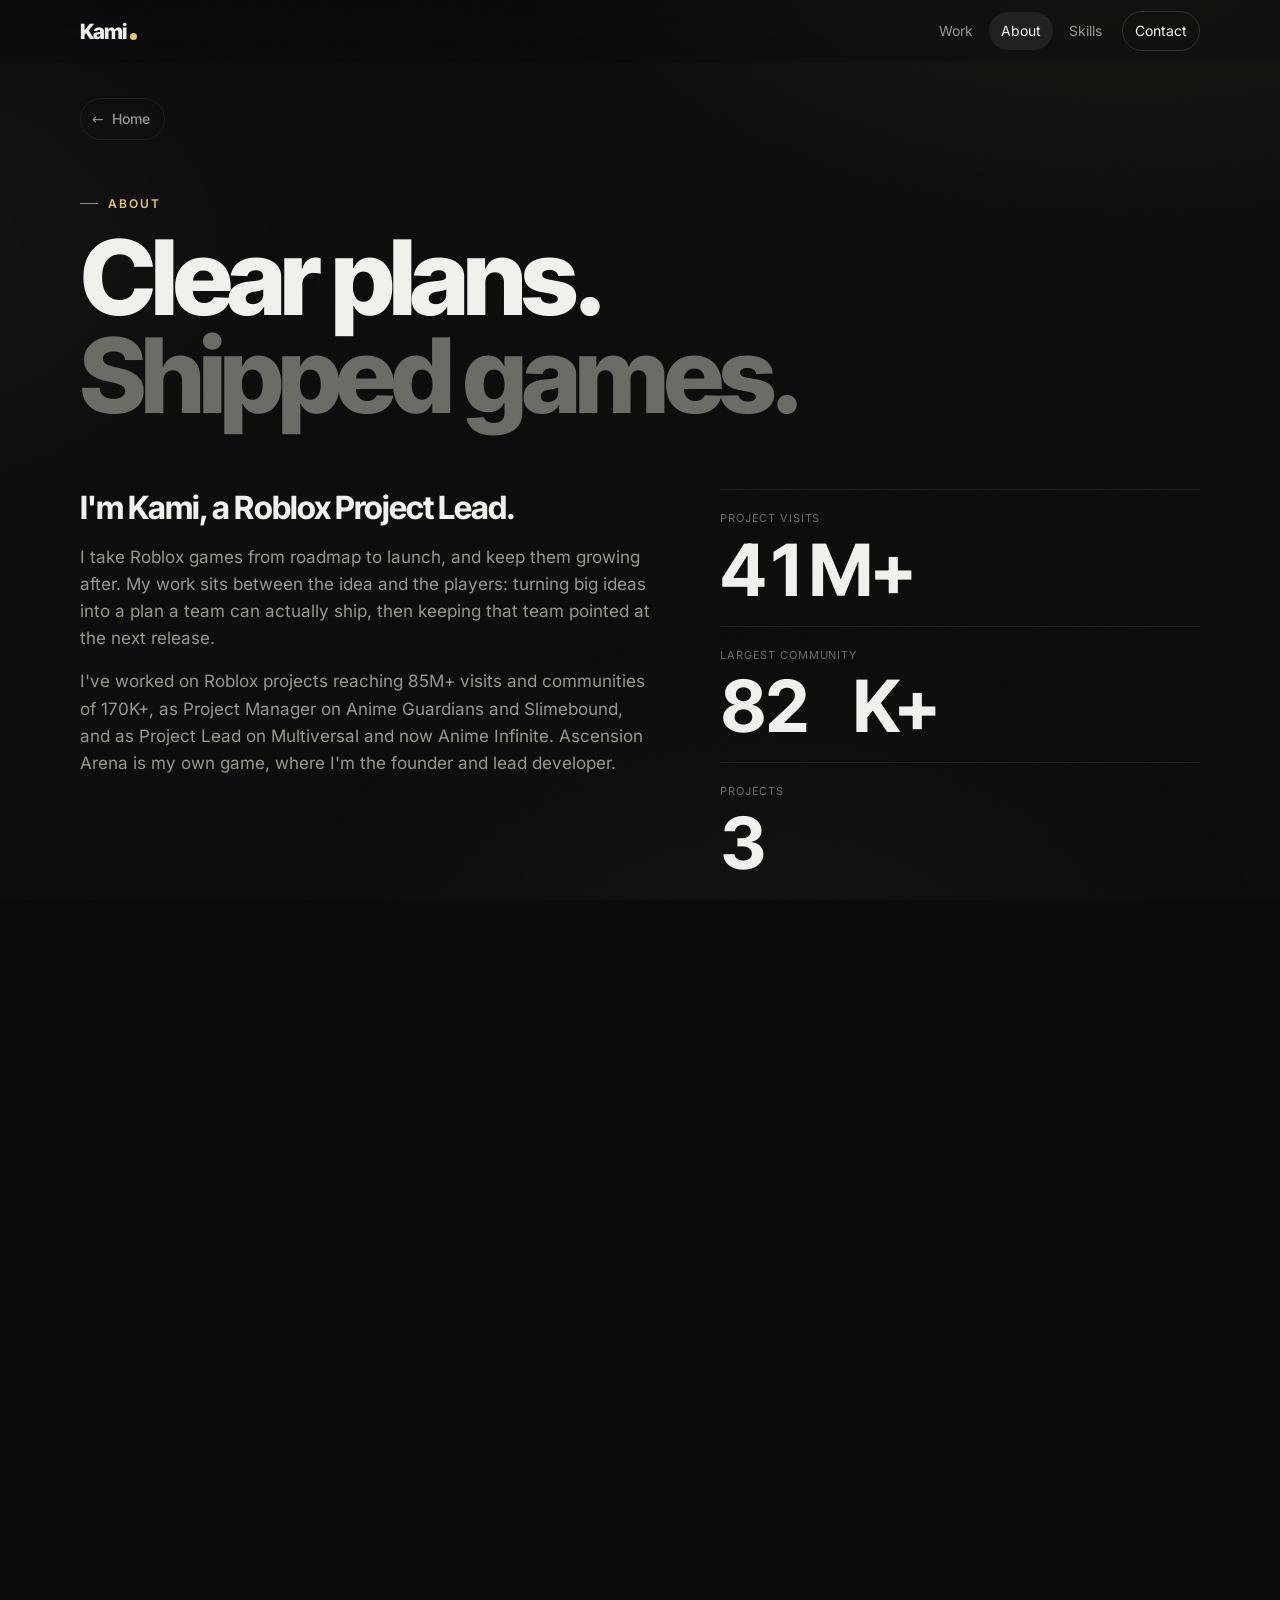
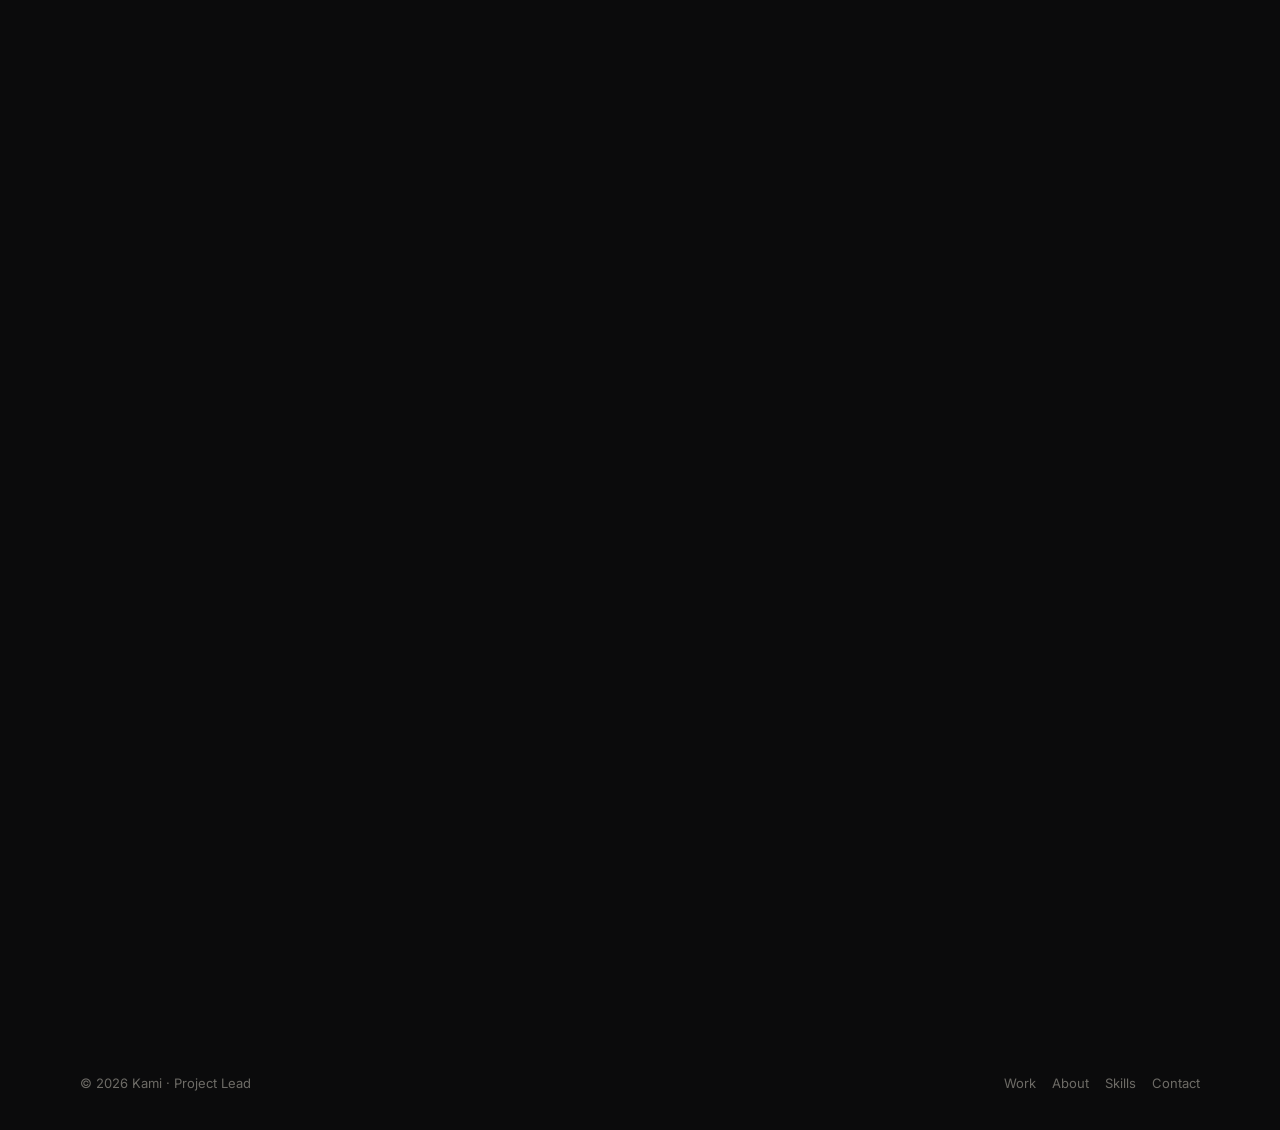
==== about/index.html @ 5d87637f "Add Kami portfolio site + no-code admin editor" ====
<!doctype html>
<html lang="en">
<head>
<meta charset="utf-8">
<meta name="viewport" content="width=device-width, initial-scale=1, viewport-fit=cover">
<meta http-equiv="Content-Security-Policy" content="default-src 'self'; img-src 'self' data: https:; style-src 'self'; script-src 'self'; font-src 'self'; connect-src 'self' https://formsubmit.co; base-uri 'self'; form-action 'self'">
<title>About · Kami, Roblox Project Lead</title>
<meta name="description" content="Kami is a Roblox Project Lead: clear roadmaps, aligned teams, launch-ready releases and live operations that keep games growing.">
<meta name="theme-color" content="#0b0b0c">
<meta name="color-scheme" content="dark">
<meta name="view-transition" content="same-origin">
<link rel="icon" href="/favicon.svg" type="image/svg+xml">
<link rel="apple-touch-icon" href="/apple-touch-icon.png">
<meta property="og:type" content="website">
<meta property="og:site_name" content="Kami">
<meta property="og:title" content="About · Kami, Roblox Project Lead">
<meta property="og:description" content="Kami is a Roblox Project Lead: clear roadmaps, aligned teams, launch-ready releases and live operations that keep games growing.">
<meta property="og:image" content="https://kami-portfolio.sites.tab.bot/og.jpg">
<meta property="og:image:type" content="image/jpeg">
<meta property="og:image:width" content="1200">
<meta property="og:image:height" content="630">
<meta property="og:image:alt" content="Kami, Roblox Project Lead">
<meta name="twitter:card" content="summary_large_image">
<meta name="twitter:title" content="About · Kami, Roblox Project Lead">
<meta name="twitter:description" content="Kami is a Roblox Project Lead: clear roadmaps, aligned teams, launch-ready releases and live operations that keep games growing.">
<meta name="twitter:image" content="https://kami-portfolio.sites.tab.bot/og.jpg">
<link rel="preload" href="/fonts/InterTight.woff2" as="font" type="font/woff2" crossorigin>
<link rel="stylesheet" href="/styles.css">
<script src="/boot.js"></script>
</head>
<body data-page="about">
<noscript><p class="noscript">This portfolio needs JavaScript turned on.</p></noscript>
<script src="/render.js" blocking="render"></script>
<script src="/main.js"></script>
</body>
</html>
---- styles.css ----
@font-face{font-family:"Inter Tight";src:url(/fonts/InterTight.woff2) format("woff2");font-weight:500 800;font-display:swap}
@font-face{font-family:"Inter";src:url(/fonts/Inter.woff2) format("woff2");font-weight:400 600;font-display:swap}
:root{--bg:#0b0b0c;--bg2:#111113;--card:#141416;--line:rgba(255,255,255,.08);--line2:rgba(255,255,255,.14);--text:#f2f0ec;--muted:#9a978f;--dim:#6d6b66;--accent:#e9c46a;--accent-ink:#1a1407;--r:22px;--ease:cubic-bezier(.16,1,.3,1);--ease-in:cubic-bezier(.5,0,.75,0);--spring:cubic-bezier(.16,1,.3,1);--spring-soft:cubic-bezier(.16,1,.3,1);--head:"Inter Tight",ui-sans-serif,system-ui,-apple-system,"Segoe UI",sans-serif;--body:"Inter",ui-sans-serif,system-ui,-apple-system,"Segoe UI",sans-serif}
*,*::before,*::after{box-sizing:border-box}
html{scroll-behavior:smooth;-webkit-text-size-adjust:100%;scroll-padding-top:76px}
body{margin:0;background:var(--bg);color:var(--text);font:400 16px/1.6 var(--body);-webkit-font-smoothing:antialiased;overflow-x:hidden}
body::before{content:"";position:fixed;inset:0;pointer-events:none;z-index:-1;background:radial-gradient(1100px 600px at 85% -10%,rgba(233,196,106,.07),transparent 60%),radial-gradient(900px 500px at -10% 30%,rgba(255,255,255,.035),transparent 60%)}
img{max-width:100%;display:block}
a{color:inherit;text-decoration:none}
h1,h2,h3{font-family:var(--head);margin:0;letter-spacing:-.03em;line-height:1}
.wrap{width:100%;max-width:1160px;margin:0 auto;padding-left:max(20px,env(safe-area-inset-left));padding-right:max(20px,env(safe-area-inset-right))}
.skip{position:absolute;left:-999px;top:8px;background:var(--text);color:var(--bg);padding:8px 12px;border-radius:8px;z-index:100}.skip:focus{left:12px}
:focus-visible{outline:2px solid var(--accent);outline-offset:3px}

/* nav */
.nav{position:sticky;top:0;z-index:50;background:rgba(11,11,12,.72);-webkit-backdrop-filter:saturate(140%) blur(14px);backdrop-filter:saturate(140%) blur(14px);view-transition-name:site-nav}.nav::after{content:"";position:absolute;left:0;right:0;bottom:0;height:1px;background:var(--line);opacity:0;transition:opacity .4s var(--ease)}
.nav.scrolled::after{opacity:1}
.nav-in{display:flex;align-items:center;justify-content:space-between;height:62px;padding-top:env(safe-area-inset-top)}
.brand{font:800 21px/1 var(--head);letter-spacing:-.04em;display:flex;align-items:center;gap:3px}
.dot{width:7px;height:7px;border-radius:50%;background:var(--accent);transform:translateY(5px)}
nav{display:flex;align-items:center;gap:4px}
nav a{font-size:14px;color:var(--muted);padding:8px 12px;border-radius:999px;transition:color .2s,background-color .2s}
nav a:hover{color:var(--text)}
nav a.pill{color:var(--text);border:1px solid var(--line2);margin-left:4px}
nav a.pill:hover{background:rgba(255,255,255,.06)}
@media (max-width:560px){nav{gap:0}nav a{padding:8px 9px;font-size:13.5px}nav a.pill{margin-left:3px;padding:8px 12px}}@media (max-width:350px){nav a{padding:8px 6px;font-size:13px}}

/* hero */
.hero{padding-top:clamp(56px,12vh,140px);padding-bottom:clamp(56px,10vh,110px)}
.eyebrow{display:inline-flex;align-items:center;gap:10px;margin:0 0 22px;font-size:13px;font-weight:500;letter-spacing:.04em;color:var(--muted);border:1px solid var(--line);padding:7px 14px 7px 12px;border-radius:999px;background:rgba(255,255,255,.02)}
.live{width:7px;height:7px;border-radius:50%;background:var(--accent);box-shadow:0 0 0 0 rgba(233,196,106,.5);animation:pulse 2.4s var(--ease) infinite}
@keyframes pulse{0%{box-shadow:0 0 0 0 rgba(233,196,106,.45)}70%,100%{box-shadow:0 0 0 9px rgba(233,196,106,0)}}
.hero h1{font-size:clamp(96px,30vw,260px);font-weight:800;letter-spacing:-.065em;line-height:.86;margin-left:-.04em}
.role{font:700 clamp(30px,7.6vw,64px)/1.05 var(--head);letter-spacing:-.035em;margin:10px 0 0;background:linear-gradient(90deg,var(--accent),#f3dfae 60%,var(--text));-webkit-background-clip:text;background-clip:text;color:transparent;width:fit-content}
.lede{font-size:clamp(18px,2.4vw,22px);line-height:1.5;color:var(--muted);max-width:30ch;margin:20px 0 0}
.ctas{display:flex;flex-wrap:wrap;gap:12px;margin-top:32px}
.btn{display:inline-flex;align-items:center;justify-content:center;gap:8px;min-height:50px;padding:0 22px;border-radius:999px;font:600 15px/1 var(--body);border:1px solid transparent;cursor:pointer;transition:transform .55s var(--spring),translate .6s var(--spring),scale .45s var(--spring),background-color .25s,border-color .25s,box-shadow .35s var(--ease);-webkit-tap-highlight-color:transparent}
.btn:active{scale:.96;transition-duration:.15s}
.btn-primary{background:var(--text);color:var(--bg)}
.btn-primary:hover{background:#fff;translate:0 -2px}
.btn-ghost{border-color:var(--line2);color:var(--text)}
.btn-ghost:hover{background:rgba(255,255,255,.06);translate:0 -2px}
.btn span{transition:transform .5s var(--spring)}.btn:hover span{transform:translateX(3px)}
.stats{display:grid;grid-template-columns:repeat(3,1fr);margin:56px 0 0;border-top:1px solid var(--line)}
.stats div{padding:20px 0 0}
.stats div+div{padding-left:16px;border-left:1px solid var(--line)}
.stats dt{font-size:12px;color:var(--dim);letter-spacing:.02em;order:2}
.stats div{display:flex;flex-direction:column-reverse;gap:6px}
.stats dd{margin:0;font:700 clamp(28px,7vw,52px)/1 var(--head);letter-spacing:-.04em;font-variant-numeric:tabular-nums}
@media (min-width:760px){.stats{max-width:720px}.stats div+div{padding-left:28px}}

/* sections */
.section{padding-top:clamp(64px,10vw,120px)}
.sec-head{margin-bottom:32px}
.kicker{font-size:13px;color:var(--accent);letter-spacing:.06em;font-weight:500;margin:0 0 14px}
.sec-head h2,.contact h2{font-size:clamp(38px,7vw,68px);font-weight:800;line-height:.98}
.sub{color:var(--muted);margin:14px 0 0;font-size:17px}
.muted{color:var(--dim)}

/* cards */
.grid{display:grid;gap:16px;grid-template-columns:1fr}
@media (min-width:760px){.cover{aspect-ratio:16/10}.grid{grid-template-columns:1fr 1fr;gap:20px}.card-feature{grid-column:1/-1;display:grid;grid-template-columns:1.35fr 1fr}.card-feature .thumb{aspect-ratio:auto;min-height:100%}.card-feature .body{padding:36px;align-self:center}.card-feature h3{font-size:44px}}
.card{display:block;position:relative;background:var(--card);border:1px solid var(--line);border-radius:var(--r);overflow:hidden;-webkit-tap-highlight-color:transparent;transition:transform .7s var(--spring),opacity .9s var(--ease),translate .7s var(--spring),scale .45s var(--spring)}.card::after{content:"";position:absolute;inset:0;border-radius:inherit;border:1px solid var(--line2);opacity:0;transition:opacity .4s var(--ease);pointer-events:none}.card:active{scale:.985;transition-duration:.18s}
@media (hover:hover){.card:hover,.card:focus-visible{translate:0 -5px}.card:hover::after{opacity:1}.card:hover .more span{transform:translateX(4px)}.card:hover .thumb img,.card:hover .cover span:first-child{transform:scale(1.04)}}
.thumb{position:relative;aspect-ratio:16/10;overflow:hidden;background:var(--bg2)}
.thumb img{width:100%;height:100%;object-fit:cover;transition:transform 1.1s var(--ease)}
.cover{aspect-ratio:16/8;display:flex;align-items:flex-end;padding:22px}
.cover span:first-child{font:800 clamp(40px,10vw,64px)/.9 var(--head);letter-spacing:-.055em;color:rgba(255,255,255,.92);transform-origin:left bottom;transition:transform 1.1s var(--ease);max-width:9ch}
.cover::after{content:"";position:absolute;inset:0;background:url("data:image/svg+xml,%3Csvg xmlns='http://www.w3.org/2000/svg' width='160' height='160'%3E%3Cfilter id='n'%3E%3CfeTurbulence baseFrequency='.9' numOctaves='2'/%3E%3C/filter%3E%3Crect width='160' height='160' filter='url(%23n)' opacity='.5'/%3E%3C/svg%3E");opacity:.09;mix-blend-mode:overlay;pointer-events:none}
.cover-multi{background:radial-gradient(120% 90% at 100% 0%,#3a3f63 0%,transparent 55%),radial-gradient(90% 90% at 0% 100%,#1d2338 0%,transparent 60%),#15161d}
.cover-slime{background:radial-gradient(110% 90% at 100% 0%,#2f5446 0%,transparent 55%),radial-gradient(90% 90% at 0% 100%,#18302a 0%,transparent 60%),#121815}
.cover-anime{background:radial-gradient(110% 90% at 100% 0%,#5b3a37 0%,transparent 55%),radial-gradient(90% 90% at 0% 100%,#2e1f22 0%,transparent 60%),#181314}
.badge{position:absolute;top:14px;left:14px;display:inline-flex;align-items:center;gap:7px;font:500 12px/1 var(--body);color:var(--text);background:rgba(11,11,12,.62);-webkit-backdrop-filter:blur(8px);backdrop-filter:blur(8px);border:1px solid var(--line2);padding:7px 11px;border-radius:999px}
.badge i{width:6px;height:6px;border-radius:50%;background:var(--accent)}
.badge-done{color:var(--muted)}
.body{padding:22px 22px 24px}
.meta{font-size:13px;color:var(--muted);margin:0 0 10px}
.card h3{font-size:30px;font-weight:800;letter-spacing:-.04em}
.desc{color:var(--muted);margin:12px 0 0;font-size:15.5px}
.figure{margin:16px 0 0;color:var(--muted);font-size:14px}
.figure strong{font:700 24px/1 var(--head);color:var(--text);letter-spacing:-.03em;margin-right:4px}
.duo{display:flex;gap:28px}
.tags{list-style:none;padding:0;margin:18px 0 0;display:flex;flex-wrap:wrap;gap:8px}
.tags li{font-size:12.5px;color:var(--text);border:1px solid var(--line);padding:6px 11px;border-radius:999px;background:rgba(255,255,255,.02)}

/* about */
.about-grid{display:grid;gap:36px}
@media (min-width:900px){.about-grid{grid-template-columns:1.2fr 1fr;gap:64px}}
.about-copy p{color:var(--muted);font-size:17px;margin:0 0 16px;max-width:52ch}
.about-copy .big{font:700 clamp(24px,3.4vw,32px)/1.2 var(--head);letter-spacing:-.03em;color:var(--text)}
.timeline{list-style:none;margin:0;padding:0;border-top:1px solid var(--line)}
.timeline li{border-bottom:1px solid var(--line)}.timeline a{display:grid;grid-template-columns:1fr auto;grid-template-areas:"name state" "role state";padding:18px 4px 18px 0;align-items:center;row-gap:3px;transition:transform .5s var(--spring)}.timeline a:hover{transform:translateX(6px)}.timeline a:active{transform:translateX(3px) scale(.99)}
.t-name{grid-area:name;font:700 20px/1.2 var(--head);letter-spacing:-.025em}
.t-role{grid-area:role;font-size:14px;color:var(--muted)}
.t-state{grid-area:state;font-size:12px;color:var(--dim);border:1px solid var(--line);padding:5px 10px;border-radius:999px}
.t-state.now{color:var(--accent);border-color:rgba(233,196,106,.3)}

/* skills */
.skills{display:grid;gap:16px}
@media (min-width:860px){.skills{grid-template-columns:1fr 1fr;gap:20px}}
.skill-group{background:var(--card);border:1px solid var(--line);border-radius:var(--r);padding:26px 22px 10px}
.skill-group h3{font-size:22px;font-weight:700;margin-bottom:8px}
.skill-group ul{list-style:none;margin:0;padding:0}
.skill-group li{padding:16px 0;border-top:1px solid var(--line);display:grid;gap:4px}
.skill-group li:first-child{border-top:0}
.skill-group strong{font-weight:600;font-size:16px}
.skill-group span{color:var(--muted);font-size:14.5px;line-height:1.5}

/* contact */
.contact-card{border:1px solid var(--line);border-radius:28px;padding:clamp(28px,6vw,64px);background:radial-gradient(800px 400px at 100% 0%,rgba(233,196,106,.09),transparent 60%),var(--card)}
.contact h2{font-size:clamp(40px,8vw,80px)}
.contact-actions{display:flex;flex-wrap:wrap;gap:12px;margin-top:30px}
.mail-line{margin:22px 0 0;color:var(--muted);font-size:15px;display:flex;align-items:center;gap:10px;flex-wrap:wrap;word-break:break-all}
.copy{font:500 13px/1 var(--body);color:var(--text);background:transparent;border:1px solid var(--line2);border-radius:999px;padding:8px 12px;cursor:pointer;transition:background-color .2s}
.copy:hover{background:rgba(255,255,255,.06)}
.inquiry{margin-top:16px;border:1px solid var(--line);border-radius:var(--r);background:var(--card)}
.inquiry summary{list-style:none;cursor:pointer;display:flex;justify-content:space-between;align-items:center;padding:22px;font:700 19px/1.2 var(--head);letter-spacing:-.02em}
.inquiry summary::-webkit-details-marker{display:none}
.plus{position:relative;width:16px;height:16px;flex:none}
.plus::before,.plus::after{content:"";position:absolute;left:0;top:7px;width:16px;height:2px;background:var(--text);border-radius:2px;transition:transform .35s var(--ease)}
.plus::after{transform:rotate(90deg)}
.inquiry[open] .plus::after{transform:rotate(0)}
form{padding:0 22px 24px;display:grid;gap:14px}
.inquiry[open] form{animation:drop .45s var(--ease)}
@keyframes drop{from{opacity:0;transform:translateY(-6px)}to{opacity:1;transform:none}}
.row{display:grid;gap:14px}
@media (min-width:700px){.row{grid-template-columns:1fr 1fr}}
label{display:grid;gap:7px;font-size:13px;color:var(--muted)}
input,textarea,select{font:400 16px/1.4 var(--body);color:var(--text);background:var(--bg2);border:1px solid var(--line2);border-radius:12px;padding:13px 14px;width:100%;transition:border-color .2s;-webkit-appearance:none;appearance:none}
select{background-image:linear-gradient(45deg,transparent 50%,var(--muted) 50%),linear-gradient(135deg,var(--muted) 50%,transparent 50%);background-position:calc(100% - 20px) 55%,calc(100% - 15px) 55%;background-size:5px 5px;background-repeat:no-repeat}
input:focus,textarea:focus,select:focus{outline:none;border-color:var(--accent)}
input.bad,textarea.bad{border-color:#e07a5f}
textarea{resize:vertical}
form .btn{justify-self:start;margin-top:4px}
.form-note{margin:0;font-size:13px;color:var(--dim)}
.foot{display:flex;justify-content:space-between;gap:16px;flex-wrap:wrap;padding-top:64px;padding-bottom:max(36px,env(safe-area-inset-bottom));color:var(--dim);font-size:13px}
.foot a:hover{color:var(--text)}
.toast{position:fixed;left:50%;bottom:max(24px,env(safe-area-inset-bottom));transform:translate(-50%,20px);opacity:0;background:var(--text);color:var(--bg);font:600 14px/1 var(--body);padding:13px 18px;border-radius:999px;pointer-events:none;transition:opacity .3s,transform .4s var(--ease);z-index:60}
.toast.show{opacity:1;transform:translate(-50%,0)}

.now-card{display:none}
@media (min-width:1000px){
.hero{display:grid;grid-template-columns:1fr 380px;gap:48px;align-items:end}
.now-card{display:block;position:relative;border:1px solid var(--line2);border-radius:var(--r);overflow:hidden;background:var(--card);transition:translate .7s var(--spring),scale .45s var(--spring);margin-bottom:6px}
.now-card:hover,.now-card:focus-visible{translate:0 -4px}
.now-cover{display:flex;align-items:flex-end;position:relative;aspect-ratio:3/2;padding:22px;overflow:hidden}.now-cover span{font:800 54px/.9 var(--head);letter-spacing:-.055em;color:rgba(255,255,255,.92);max-width:8ch;transform-origin:left bottom;transition:transform 1.1s var(--ease)}
.now-card:hover .now-cover span{transform:scale(1.04)}
.now-txt{display:grid;gap:4px;padding:18px 20px 20px}
.now-k{display:flex;align-items:center;gap:8px;font-size:12px;color:var(--accent);letter-spacing:.04em}
.now-k i{width:6px;height:6px;border-radius:50%;background:var(--accent)}
.now-txt strong{font:700 22px/1.2 var(--head);letter-spacing:-.03em}
.now-s{font-size:13px;color:var(--muted)}

}
/* motion: transform + opacity only */
.js .in{opacity:0;transform:translateY(22px);animation:rise-o .7s var(--ease) forwards,rise-t 1.1s var(--spring-soft) forwards}
.js .d0{animation-delay:.05s}.js .d1{animation-delay:.12s}.js .d2{animation-delay:.22s}.js .d3{animation-delay:.32s}.js .d4{animation-delay:.42s}.js .d5{animation-delay:.52s}
@keyframes rise-o{to{opacity:1}}@keyframes rise-t{to{transform:none}}
.js .reveal{opacity:0;transform:translateY(28px);transition:opacity .8s var(--ease),transform 1.1s var(--spring-soft)}
.js .reveal.seen{opacity:1;transform:none}
.js .grid .reveal:nth-child(2){transition-delay:.06s}.js .grid .reveal:nth-child(3){transition-delay:.12s}.js .grid .reveal:nth-child(4){transition-delay:.18s}.js .grid .reveal:nth-child(5){transition-delay:.24s}.js .steps .reveal:nth-child(2){transition-delay:.07s}.js .steps .reveal:nth-child(3){transition-delay:.14s}.js .steps .reveal:nth-child(4){transition-delay:.21s}.js .reveal.seen:hover,.js .reveal.seen:active{transition-delay:0s}
@media (prefers-reduced-motion:reduce){html{scroll-behavior:auto}*,*::before,*::after{animation:none!important;transition:none!important}.js .in,.js .reveal{opacity:1;transform:none}}

/* ---- v2 ---- */
@supports (transition-timing-function:linear(0,1)){:root{--spring:linear(0.0,0.0318,0.1102,0.2146,0.3296,0.4449,0.5535,0.6512,0.7359,0.8072,0.8654,0.9115,0.947,0.9734,0.9923,1.0052,1.0133,1.0178,1.0197,1.0198,1.0187,1.0168,1.0146,1.0123,1.01,1.008,1.0061,1.0046,1.0033,1.0022,1.0014,1.0008,1.0003,1.0,0.9998,0.9997,0.9996,0.9996,0.9996,0.9996,0.9997,0.9997,0.9998,0.9998,0.9999,0.9999,0.9999,0.9999,1);--spring-soft:linear(0.0,0.0229,0.0799,0.1571,0.2443,0.3344,0.4226,0.5057,0.5819,0.6502,0.7105,0.7627,0.8075,0.8454,0.8771,0.9034,0.9249,0.9424,0.9564,0.9675,0.9763,0.9831,0.9884,0.9924,0.9953,0.9975,0.999,1.0001,1.0008,1.0012,1.0014,1.0015,1.0015,1.0014,1.0013,1.0012,1.0011,1.0009,1.0008,1.0007,1.0006,1.0005,1.0004,1.0003,1.0003,1.0002,1.0002,1.0001,1)}}
.cover-infinite{background:radial-gradient(110% 90% at 100% 0%,#4b3a66 0%,transparent 55%),radial-gradient(90% 90% at 0% 100%,#251d36 0%,transparent 60%),#15131b}
.num{display:inline-block;font-variant-numeric:tabular-nums;text-align:left}
.more{display:inline-flex;align-items:center;gap:6px;margin-top:20px;font-size:14px;font-weight:600;color:var(--text)}
.more span{display:inline-block;transition:transform .5s var(--spring)}
.view-all{display:inline-flex;align-items:center;gap:8px;margin-top:24px;font:600 15px/1 var(--body);color:var(--text);padding:14px 20px;border:1px solid var(--line2);border-radius:999px;transition:transform .55s var(--spring),opacity .8s var(--ease),translate .6s var(--spring),scale .45s var(--spring),background-color .25s,border-color .25s}
.view-all span{display:inline-block;transition:transform .5s var(--spring)}
.view-all:hover span{transform:translateX(4px)}
.view-all:active{scale:.96;transition-duration:.15s}
.view-all.inline{margin-top:6px;padding:0;border:0;color:var(--accent);font-size:15px}
.contact-card .view-all.inline{margin-top:24px}
.chips{list-style:none;margin:0;padding:0;display:flex;flex-wrap:wrap;gap:8px}
.chips li{font-size:14px;border:1px solid var(--line);padding:8px 13px;border-radius:999px;background:rgba(255,255,255,.02)}
.skill-sum{display:grid;gap:16px}
@media (min-width:860px){.skill-sum{grid-template-columns:1fr 1fr;gap:20px}}
.skill-chipset{background:var(--card);border:1px solid var(--line);border-radius:var(--r);padding:24px 22px}
.skill-chipset h3{font-size:20px;font-weight:700;margin-bottom:16px}

/* sub pages */
.page-head{padding-top:clamp(20px,4vh,40px)}
.back{display:inline-flex;align-items:center;gap:8px;font-size:14px;font-weight:500;color:var(--muted);padding:9px 14px 9px 11px;border:1px solid var(--line);border-radius:999px;margin-bottom:clamp(28px,6vh,56px);transition:transform .5s var(--spring),color .2s;-webkit-tap-highlight-color:transparent}
.back span{display:inline-block;transition:transform .5s var(--spring)}
.back:hover{color:var(--text)}.back:hover span{transform:translateX(-3px)}
.back:active{transform:scale(.95);transition-duration:.15s}
.page-title{font-size:clamp(46px,11vw,104px);font-weight:800;letter-spacing:-.05em;line-height:.95}
.page-sub{color:var(--muted);font-size:clamp(17px,2.2vw,20px);line-height:1.55;max-width:46ch;margin:18px 0 0}
.section-tight{padding-top:clamp(36px,6vw,64px)}
nav a[aria-current=page]{color:var(--text);background:rgba(255,255,255,.07)}
nav a.pill[aria-current=page]{background:var(--text);color:var(--bg);border-color:var(--text)}
.stats-big{max-width:none}
.stats-big dd{font-size:clamp(32px,9vw,76px)}
.stats-col{grid-template-columns:1fr;margin:0;align-self:start}
.stats-col div+div{padding-left:0;border-left:0;border-top:1px solid var(--line);margin-top:20px}
.stats-col dd{font-size:clamp(44px,9vw,72px)}
@media (min-width:760px){.stats-col div+div{padding-left:0}}
.steps{list-style:none;margin:0;padding:0;display:grid;gap:14px}
@media (min-width:760px){.steps{grid-template-columns:1fr 1fr;gap:20px}}
@media (min-width:1100px){.steps{grid-template-columns:repeat(4,1fr)}}
.steps li{background:var(--card);border:1px solid var(--line);border-radius:var(--r);padding:24px 22px 26px}
.steps .n{font:600 13px/1 var(--body);color:var(--accent);letter-spacing:.06em}
.steps h3{font-size:28px;font-weight:800;margin:18px 0 10px}
.steps p{margin:0;color:var(--muted);font-size:15px;line-height:1.55}
.cta-band{border:1px solid var(--line);border-radius:28px;padding:clamp(28px,6vw,56px);background:radial-gradient(800px 400px at 100% 0%,rgba(233,196,106,.09),transparent 60%),var(--card)}
.cta-band h2{font-size:clamp(36px,7vw,64px);font-weight:800;line-height:.98}

/* project page */
.p-wrap{display:grid;gap:0}
.p-media .thumb{border-radius:var(--r);border:1px solid var(--line);aspect-ratio:16/10}
.p-media .cover{aspect-ratio:16/10;padding:clamp(22px,4vw,40px)}
.p-media .cover span:first-child{font-size:clamp(52px,14vw,120px)}
@media (min-width:960px){.p-media .thumb{aspect-ratio:21/9}}
.p-head{margin-top:clamp(28px,5vw,48px)}
.p-role{font-size:clamp(24px,5vw,40px);margin-top:14px}
.facts{display:grid;grid-template-columns:1fr 1fr;margin:36px 0 0;border-top:1px solid var(--line)}
.facts div{padding:16px 12px 16px 0;border-bottom:1px solid var(--line);min-width:0}
.facts dt{font-size:12px;color:var(--dim);letter-spacing:.02em}
.facts dd{margin:4px 0 0;font-weight:600;font-size:15.5px}
@media (min-width:760px){.facts{grid-template-columns:repeat(3,1fr)}}
.project .stats-big{margin-top:40px}
.p-sec{margin-top:clamp(48px,7vw,72px)}
.p-sec h2{font-size:clamp(30px,6vw,48px);font-weight:800;margin-bottom:20px}
.p-note{color:var(--muted);font-size:17px;max-width:56ch;margin:0 0 16px}
.p-note.soon{border:1px dashed var(--line2);border-radius:16px;padding:18px 20px;max-width:none}
.did{list-style:none;margin:0;padding:0;display:grid;gap:12px}
@media (min-width:760px){.did{grid-template-columns:1fr 1fr;gap:16px}}
.did li{background:var(--card);border:1px solid var(--line);border-radius:18px;padding:20px;display:grid;gap:6px}
.did strong{font:700 18px/1.25 var(--head);letter-spacing:-.02em}
.did span{color:var(--muted);font-size:15px;line-height:1.55}
.p-next{display:grid;grid-template-columns:1fr;gap:12px;margin-top:clamp(56px,8vw,88px)}
@media (min-width:640px){.p-next{grid-template-columns:1.4fr 1fr}}
.p-next a{position:relative;overflow:hidden;display:grid;gap:6px;padding:22px;border:1px solid var(--line2);border-radius:var(--r);background:var(--card);transition:translate .7s var(--spring),scale .45s var(--spring),border-color .3s}
.p-next a:hover,.p-next a:focus-visible{translate:0 -4px;border-color:rgba(255,255,255,.22)}.p-next a:active{scale:.98;transition-duration:.15s}
.p-next .k{font-size:12px;color:var(--dim);letter-spacing:.04em}
.p-next strong{font:700 24px/1.15 var(--head);letter-spacing:-.03em}

/* skills page */
.skill-deep h2{font-size:clamp(30px,5vw,40px);font-weight:800;margin-bottom:10px}
.skill-deep .kicker{margin-bottom:12px}
.used{margin:6px 0 18px;font-size:13px;color:var(--dim);display:flex;flex-wrap:wrap;gap:6px 8px;align-items:center}
.used a{color:var(--text);border:1px solid var(--line);padding:5px 10px;border-radius:999px;transition:background-color .2s}
.used a:hover{background:rgba(255,255,255,.06)}
.skills-page{scroll-margin-top:80px}
.skill-deep{scroll-margin-top:84px}

/* contact page */
.contact-grid{display:grid;gap:14px}
@media (min-width:760px){.contact-grid{grid-template-columns:1fr 1fr;gap:20px}}
.c-tile{display:grid;gap:8px;padding:26px 24px;border:1px solid var(--line2);border-radius:var(--r);background:radial-gradient(600px 300px at 100% 0%,rgba(233,196,106,.08),transparent 60%),var(--card);transition:transform .6s var(--spring),opacity .8s var(--ease),translate .7s var(--spring),scale .45s var(--spring);min-width:0;position:relative;overflow:hidden}
.c-tile:hover,.c-tile:focus-visible{translate:0 -4px}.c-tile:active{scale:.98;transition-duration:.15s}
.c-tile .k{font-size:12px;color:var(--accent);letter-spacing:.06em;text-transform:uppercase}
.c-tile strong{font:700 clamp(19px,4.6vw,26px)/1.2 var(--head);letter-spacing:-.02em;overflow-wrap:anywhere}
.c-tile .go{font-size:14px;color:var(--muted);margin-top:6px}
.inquiry-open{padding:26px 0 4px;margin-top:22px}
.inquiry-open h2{font-size:clamp(28px,6vw,40px);font-weight:800;padding:0 22px;margin-bottom:12px}
.inquiry-open .p-note{padding:0 22px;font-size:15.5px}
.foot-links{display:flex;gap:16px;flex-wrap:wrap}

/* view transitions between pages (Chrome, Edge, Safari 18.2+) */
@view-transition{navigation:auto}
/* per-project view-transition names are set by render.js (el.style.viewTransitionName) */
::view-transition-old(root){animation:vt-out .2s var(--ease-in) both}
::view-transition-new(root){animation:vt-in-o .45s var(--ease) both,vt-in-t .7s var(--spring-soft) both}
::view-transition-group(*){animation-duration:.6s;animation-timing-function:cubic-bezier(.16,1,.3,1)}
::view-transition-group(root){animation:none}
::view-transition-group(site-nav){animation:none}
::view-transition-old(site-nav){animation:none;opacity:0}
::view-transition-new(site-nav){animation:none}
@keyframes vt-out{to{opacity:0;transform:translateY(-8px) scale(.995)}}
@keyframes vt-in-o{from{opacity:0}}
@keyframes vt-in-t{from{transform:translateY(16px)}}
/* when a view transition already animates the page in, skip the second entrance */
.vtnav .js .in,.js.vtnav .in{animation:none;opacity:1;transform:none}
/* fallback exit for browsers without cross-page transitions */
.leaving main,.leaving .foot{opacity:0;transform:translateY(-8px);transition:opacity .18s var(--ease-in),transform .18s var(--ease-in)}

@media (prefers-reduced-motion:reduce){::view-transition-group(*),::view-transition-old(*),::view-transition-new(*){animation:none!important}.leaving main,.leaving .foot{opacity:1;transform:none}}
.stats div{justify-content:space-between}.stats dd{white-space:nowrap}
@media (min-width:760px){.card.card-feature{display:grid}}

/* ============ v2.1 polish ============ */
:root{--fs-xs:12px;--fs-sm:14px;--fs-md:16px;--fs-lg:clamp(18px,2.2vw,21px);--sp-1:8px;--sp-2:16px;--sp-3:24px;--sp-4:40px;--sp-5:64px;--sp-6:clamp(80px,11vw,136px);--ring:0 0 0 2px var(--bg),0 0 0 4px var(--accent)}
::selection{background:rgba(233,196,106,.9);color:#1a1407}
h1,h2,h3{text-wrap:balance}
p,li,dd{text-wrap:pretty}
.section{padding-top:var(--sp-6)}
.sec-head{margin-bottom:var(--sp-4)}
.sub,.p-note{line-height:1.55}
.kicker{display:flex;align-items:center;gap:10px;font-size:var(--fs-xs);text-transform:uppercase;letter-spacing:.16em;font-weight:600}
.kicker::before{content:"";width:18px;height:1px;background:currentColor;opacity:.7}
.c-tile .k,.p-next .k,.facts dt,.stats dt{letter-spacing:.08em;text-transform:uppercase;font-size:11px}

/* background: static gradient mesh + grain, no animation */
body::before{background:radial-gradient(1100px 620px at 88% -12%,rgba(233,196,106,.085),transparent 60%),radial-gradient(800px 520px at -12% 28%,rgba(255,255,255,.04),transparent 62%),radial-gradient(900px 700px at 60% 115%,rgba(200,150,90,.05),transparent 60%)}
body::after{content:"";position:fixed;inset:0;z-index:-1;pointer-events:none;opacity:.045;background:url("data:image/svg+xml,%3Csvg xmlns='http://www.w3.org/2000/svg' width='180' height='180'%3E%3Cfilter id='n'%3E%3CfeTurbulence type='fractalNoise' baseFrequency='.8' numOctaves='3' stitchTiles='stitch'/%3E%3CfeColorMatrix values='0 0 0 0 1 0 0 0 0 1 0 0 0 0 1 0 0 0 .55 0'/%3E%3C/filter%3E%3Crect width='180' height='180' filter='url(%23n)'/%3E%3C/svg%3E");background-size:180px 180px}

/* focus + press, everywhere */
:focus-visible{outline:2px solid var(--accent);outline-offset:3px}
.btn:focus-visible,.view-all:focus-visible,nav a:focus-visible,.copy:focus-visible,.used a:focus-visible,.back:focus-visible{outline:none;box-shadow:var(--ring)}
.card:focus-visible,.now-card:focus-visible,.c-tile:focus-visible,.p-next a:focus-visible{outline:none;box-shadow:var(--ring)}
input:focus,textarea:focus,select:focus{box-shadow:0 0 0 4px rgba(233,196,106,.16)}
input,textarea,select{transition:border-color .2s,box-shadow .25s var(--ease)}
.btn-primary{box-shadow:0 1px 0 rgba(255,255,255,.4) inset,0 8px 24px -10px rgba(242,240,236,.35)}
.btn-primary:hover{box-shadow:0 1px 0 rgba(255,255,255,.6) inset,0 14px 34px -12px rgba(242,240,236,.5)}
.btn-ghost:active,.btn-primary:active{transition-duration:.12s}
.btn span{display:inline-block;transition:transform .5s var(--spring)}
nav a{transition:color .2s,background-color .25s,scale .35s var(--spring)}
nav a:active,.foot a:active,.used a:active,.copy:active,.chips li:active{scale:.95;transition-duration:.12s}
nav a:not(.pill):not([aria-current]):hover{background:rgba(255,255,255,.045)}
.foot a{transition:color .2s}
.used a,.copy{transition:background-color .25s,scale .35s var(--spring)}
.tags li,.chips li{transition:border-color .25s,background-color .25s}
.chips li:hover{border-color:var(--line2);background:rgba(255,255,255,.05)}
.inquiry summary{transition:background-color .25s;border-radius:var(--r)}
.inquiry summary:hover{background:rgba(255,255,255,.025)}
.inquiry summary:focus-visible{outline:none;box-shadow:var(--ring)}
.timeline a:focus-visible{outline:none;box-shadow:var(--ring);border-radius:12px}

/* reveal elements keep their entrance AND get the hover/magnet springs */
.js .card.reveal,.js .c-tile.reveal,.js .view-all.reveal{transition:opacity .8s var(--ease),transform 1.1s var(--spring-soft),translate .7s var(--spring),scale .45s var(--spring),background-color .25s,border-color .25s,box-shadow .35s var(--ease)}

/* scroll progress */
.progress{position:fixed;top:0;left:0;right:0;height:2px;z-index:60;pointer-events:none;transform-origin:0 50%;transform:scaleX(0);background:linear-gradient(90deg,rgba(233,196,106,.6),var(--accent) 40%,#f6e3b4);will-change:transform}
.no-js .progress,html:not(.js) .progress{display:none}

/* sticky glass nav that tightens on scroll (transform + opacity only) */
.nav{background:rgba(11,11,12,.42);transition:transform .6s var(--spring);will-change:transform}
.nav::before{content:"";position:absolute;inset:0;z-index:-1;background:rgba(11,11,12,.42);box-shadow:0 12px 32px -18px rgba(0,0,0,.8);opacity:0;transition:opacity .45s var(--ease);pointer-events:none}
.nav.scrolled{transform:translateY(-8px)}
.nav.scrolled::before{opacity:1}
.nav-in>*{transition:transform .6s var(--spring)}
.nav.scrolled .brand{transform:translateY(4px) scale(.88)}
.brand{transform-origin:0 50%}
.nav.scrolled .nav-in>nav{transform:translateY(4px)}

/* desktop magnet + glow (elements only get .mag via JS on hover:hover + pointer:fine) */
.glow{position:absolute;left:0;top:0;width:460px;height:460px;margin:-230px 0 0 -230px;border-radius:50%;pointer-events:none;z-index:3;opacity:0;background:radial-gradient(closest-side,rgba(246,227,180,.13),rgba(233,196,106,.05) 50%,transparent 72%);transition:opacity .45s var(--ease),translate .32s cubic-bezier(.2,.8,.2,1);will-change:translate,opacity}
.mag-on>.glow{opacity:1}
.p-next a>:not(.glow){position:relative;z-index:1}
.skill-group,.skill-chipset,.steps li{position:relative;overflow:hidden;transition:border-color .3s,opacity .8s var(--ease),transform 1.1s var(--spring-soft)}
.mag-on.skill-group,.mag-on.skill-chipset,.steps li.mag-on{border-color:var(--line2)}

/* project hero */
.p-media{position:relative;border-radius:var(--r);overflow:hidden;border:1px solid var(--line);isolation:isolate;background:var(--bg2)}
.p-media .thumb{border:0;border-radius:0}
.p-media .badge{display:none}
.p-media .cover span:first-child{opacity:.16;font-size:clamp(64px,19vw,220px);white-space:nowrap;letter-spacing:-.06em}
.p-par{transform-origin:50% 100%}
.p-media::after{content:"";position:absolute;inset:0;pointer-events:none;background:linear-gradient(180deg,transparent 55%,rgba(11,11,12,.35));z-index:2}
.p-head{margin-top:clamp(28px,5vw,52px)}
.p-chips{display:flex;flex-wrap:wrap;gap:8px;margin:0 0 18px}
.chip{display:inline-flex;align-items:center;gap:8px;font:600 13px/1 var(--body);padding:8px 13px;border-radius:999px;border:1px solid var(--line2);background:rgba(255,255,255,.03);color:var(--text);letter-spacing:.01em}
.chip-role{border-color:rgba(233,196,106,.45);background:rgba(233,196,106,.1);color:#f6e3b4}
.chip i{width:6px;height:6px;border-radius:50%;background:var(--accent);box-shadow:0 0 0 3px rgba(233,196,106,.2)}
.chip-muted{color:var(--muted)}
.p-title{font:800 clamp(56px,15vw,148px)/.9 var(--head);letter-spacing:-.055em;margin-left:-.03em}
.p-head .page-sub{max-width:46ch;margin-top:20px;font-size:var(--fs-lg);line-height:1.5}
.p-count{color:var(--dim)}
.facts{margin-top:clamp(32px,5vw,48px)}
.js .facts>.in:nth-child(1){animation-delay:.32s}
.js .facts>.in:nth-child(2){animation-delay:.39s}
.js .facts>.in:nth-child(3){animation-delay:.46s}
.js .facts>.in:nth-child(4){animation-delay:.53s}
.js .facts>.in:nth-child(5){animation-delay:.6s}
.js .facts>.in:nth-child(6){animation-delay:.67s}
@media (min-width:960px){
  .p-head .page-sub{margin-top:26px}
  .p-wrap>*{order:4}
  .p-wrap>.p-head{order:1;margin-top:8px}
  .p-wrap>.p-media{order:2;margin-top:48px}
  .p-wrap>.facts{order:3}
  .p-media .thumb{aspect-ratio:12/5}
}
@media (prefers-reduced-motion:reduce){
  .nav,.nav-in>*,.nav::before,.glow{transition:none}
  .nav.scrolled{transform:none}.nav.scrolled .brand,.nav.scrolled .nav-in>nav{transform:none}
  .progress{transition:none}
  .btn,.card,.c-tile,.p-next a,.now-card,.view-all{translate:none!important}
}

/* v2.3 inquiry: in-page send */
.hp{position:absolute!important;left:-9999px;width:1px;height:1px;overflow:hidden;opacity:0;pointer-events:none}
form{position:relative}
.send{position:relative;min-width:168px}
.send::before{content:"";width:0;height:16px;border-radius:50%;border:0 solid currentColor;border-right-color:transparent;opacity:0;flex:none;margin-right:-8px;transition:opacity .2s var(--ease)}
.send.is-loading::before{width:16px;border-width:2px;opacity:1;margin-right:0;animation:spin .7s linear infinite}
.send:disabled{cursor:progress;opacity:.85}
.send.is-sent{background:var(--accent);color:var(--bg)}
@keyframes spin{to{transform:rotate(360deg)}}
.form-note.is-sent{color:var(--text);font-size:15px}
.form-note.is-sent strong{color:var(--accent);font-weight:700}
.form-note.is-error{color:#f0a48f}.form-note.is-error a{color:var(--text);text-decoration:underline;text-underline-offset:3px}
.form-note.is-warn{color:#f0a48f}
.form-note.pop{animation:note-in .5s var(--spring-soft,ease) both}
@keyframes note-in{from{opacity:0;transform:translateY(6px)}to{opacity:1;transform:none}}
@media (prefers-reduced-motion:reduce){.send.is-loading::before{animation:none!important;border-right-color:currentColor;opacity:.6}.form-note.pop{animation:none!important}}

/* v3 content-driven additions */
.preview .in,.preview .reveal{animation:none!important;opacity:1!important;transform:none!important}
.p-links{display:flex;flex-wrap:wrap;gap:10px;margin-top:14px}
.thumb img.ext{background:var(--bg2)}
.noscript{padding:40px 20px;color:var(--muted)}
.now-img{padding:0;overflow:hidden}.now-img img{width:100%;height:100%;object-fit:cover}
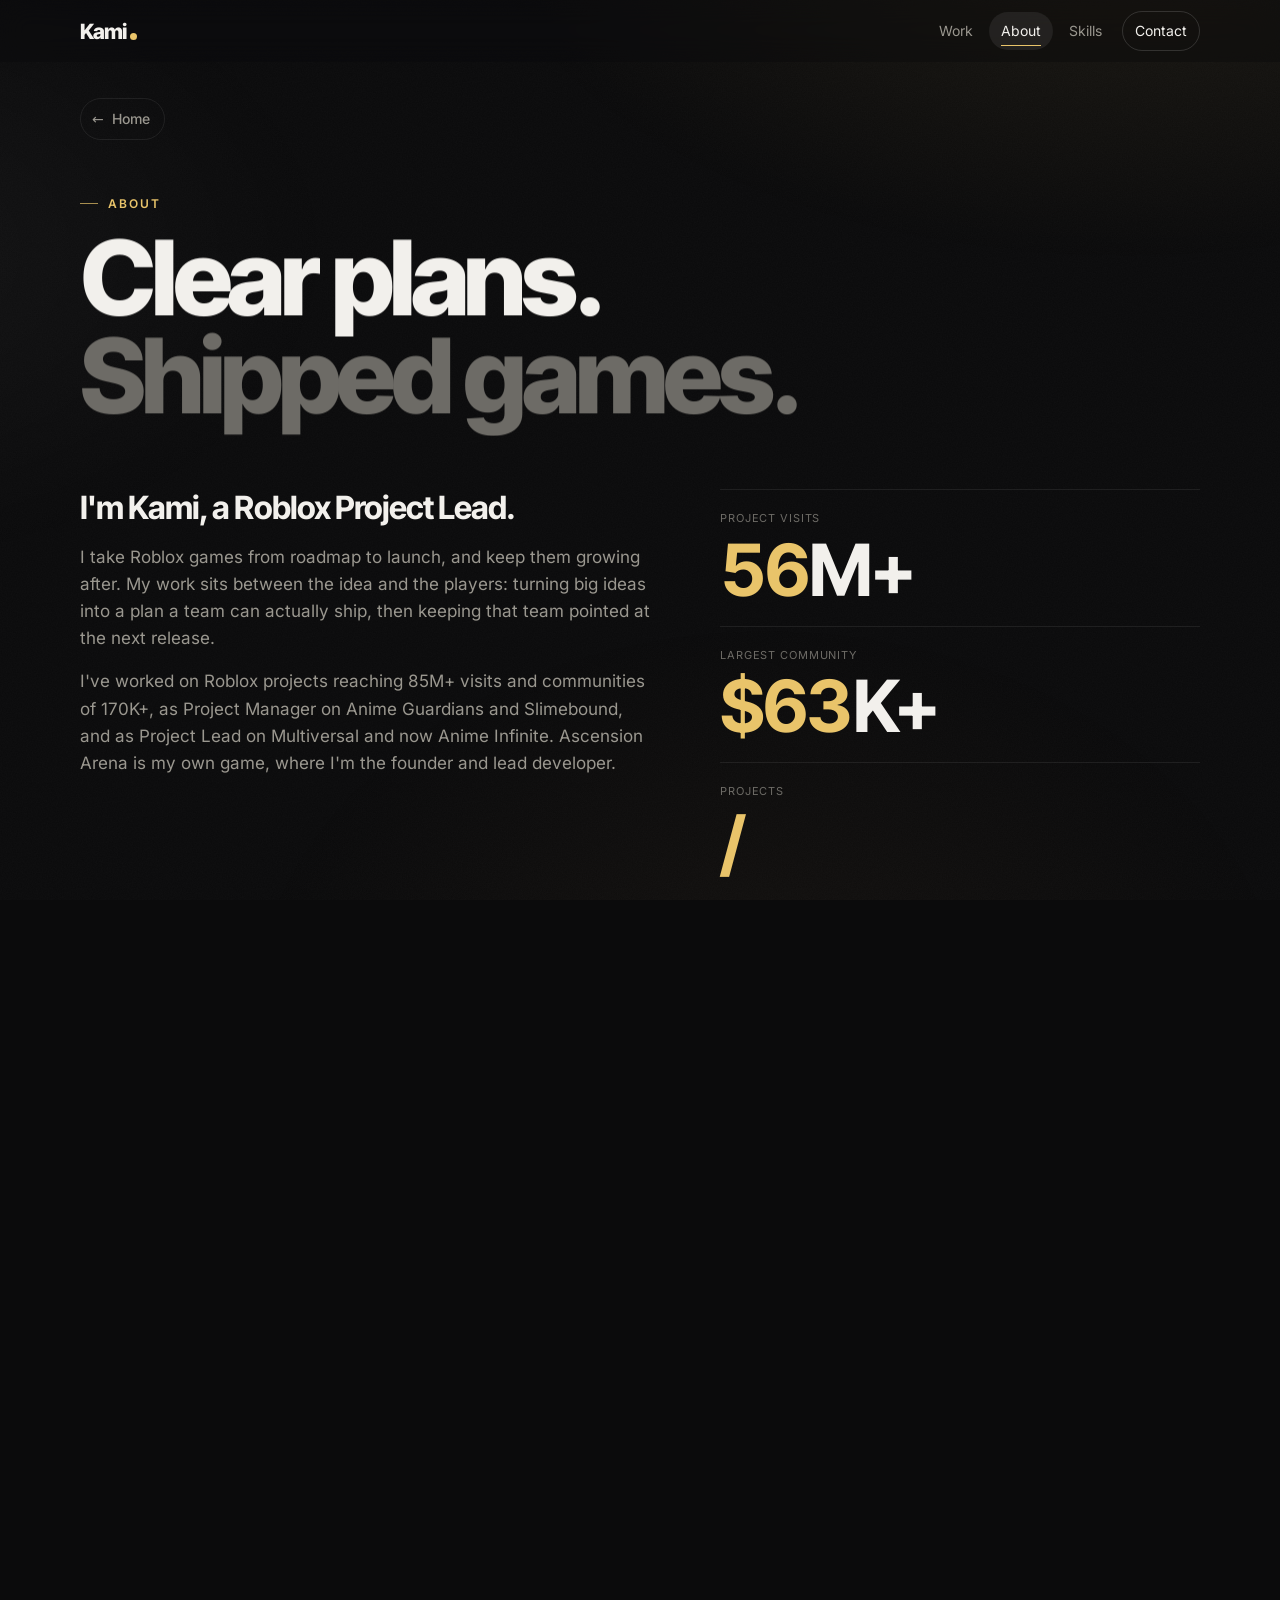
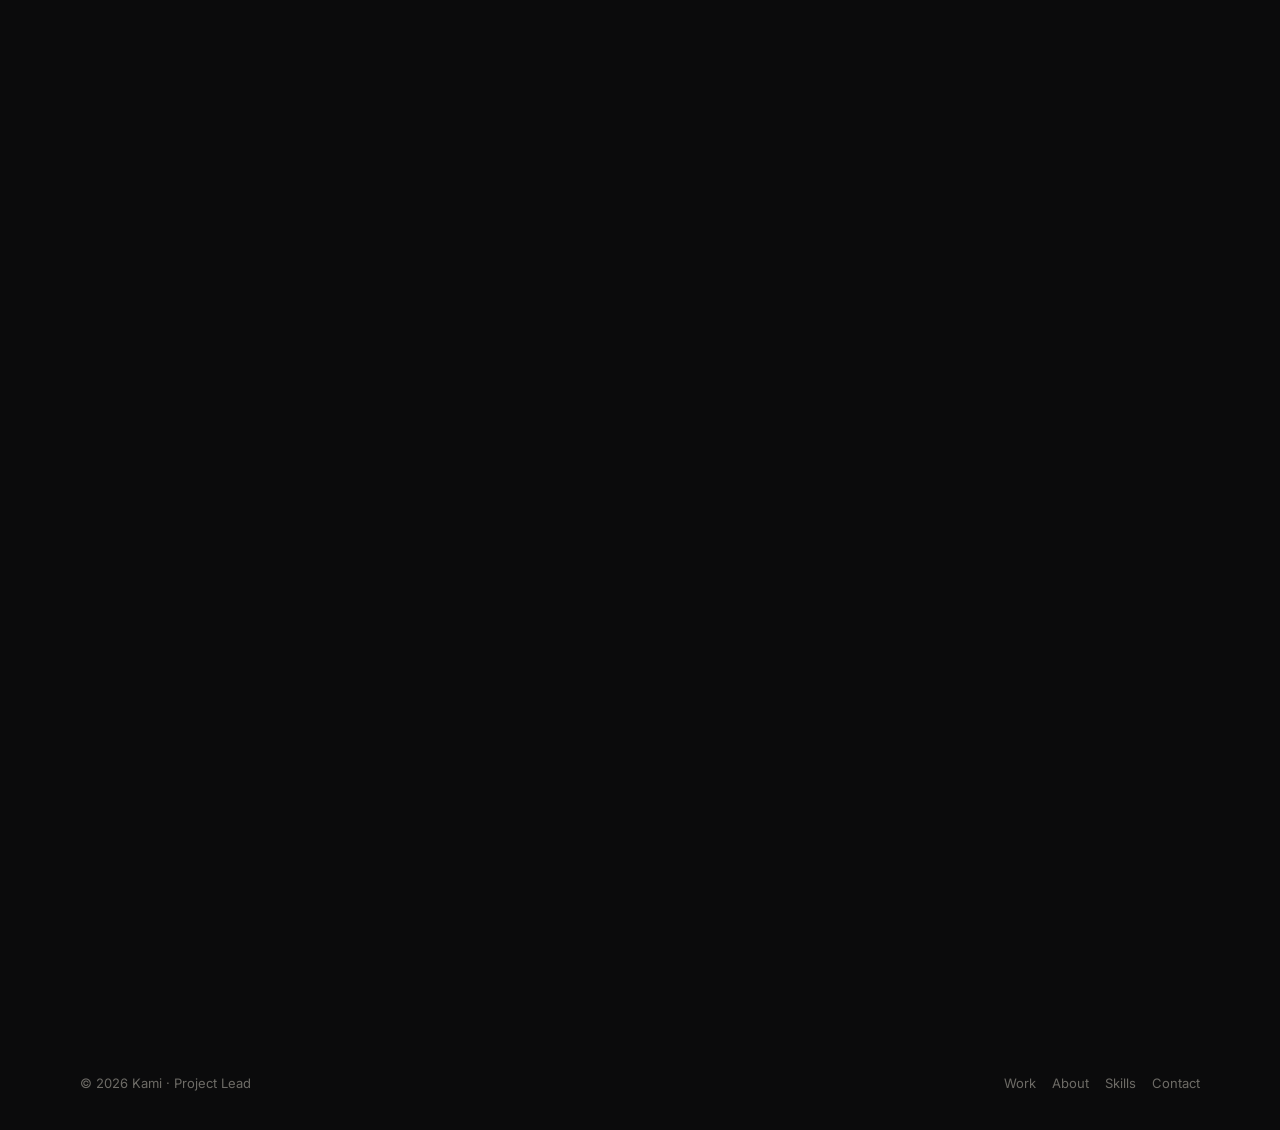
==== commit 40651942: "v3.1: motion pack (3D tilt, horizontal strip, marquees, image reveals, decoder stats) + Arthur curso" ====
--- a/about/index.html
+++ b/about/index.html
@@ -31,6 +31,7 @@
 <body data-page="about">
 <noscript><p class="noscript">This portfolio needs JavaScript turned on.</p></noscript>
 <script src="/render.js" blocking="render"></script>
+<script src="/motion.js"></script>
 <script src="/main.js"></script>
 </body>
 </html>
--- a/styles.css
+++ b/styles.css
@@ -26,7 +26,7 @@
 @media (max-width:560px){nav{gap:0}nav a{padding:8px 9px;font-size:13.5px}nav a.pill{margin-left:3px;padding:8px 12px}}@media (max-width:350px){nav a{padding:8px 6px;font-size:13px}}
 
 /* hero */
-.hero{padding-top:clamp(56px,12vh,140px);padding-bottom:clamp(56px,10vh,110px)}
+.hero-in{padding-top:clamp(56px,12vh,140px);padding-bottom:clamp(56px,10vh,110px)}
 .eyebrow{display:inline-flex;align-items:center;gap:10px;margin:0 0 22px;font-size:13px;font-weight:500;letter-spacing:.04em;color:var(--muted);border:1px solid var(--line);padding:7px 14px 7px 12px;border-radius:999px;background:rgba(255,255,255,.02)}
 .live{width:7px;height:7px;border-radius:50%;background:var(--accent);box-shadow:0 0 0 0 rgba(233,196,106,.5);animation:pulse 2.4s var(--ease) infinite}
 @keyframes pulse{0%{box-shadow:0 0 0 0 rgba(233,196,106,.45)}70%,100%{box-shadow:0 0 0 9px rgba(233,196,106,0)}}
@@ -140,7 +140,7 @@
 
 .now-card{display:none}
 @media (min-width:1000px){
-.hero{display:grid;grid-template-columns:1fr 380px;gap:48px;align-items:end}
+.hero-in{display:grid;grid-template-columns:1fr 380px;gap:48px;align-items:end}
 .now-card{display:block;position:relative;border:1px solid var(--line2);border-radius:var(--r);overflow:hidden;background:var(--card);transition:translate .7s var(--spring),scale .45s var(--spring);margin-bottom:6px}
 .now-card:hover,.now-card:focus-visible{translate:0 -4px}
 .now-cover{display:flex;align-items:flex-end;position:relative;aspect-ratio:3/2;padding:22px;overflow:hidden}.now-cover span{font:800 54px/.9 var(--head);letter-spacing:-.055em;color:rgba(255,255,255,.92);max-width:8ch;transform-origin:left bottom;transition:transform 1.1s var(--ease)}
@@ -404,3 +404,211 @@
 .thumb img.ext{background:var(--bg2)}
 .noscript{padding:40px 20px;color:var(--muted)}
 .now-img{padding:0;overflow:hidden}.now-img img{width:100%;height:100%;object-fit:cover}
+
+
+/* ============ v3 motion: intro, full-bleed hero, text reveals, smooth scroll ============ */
+:root{--ease-out:cubic-bezier(.16,1,.3,1);--ease-io:cubic-bezier(.76,0,.24,1)}
+
+/* ---- opening intro (intro.js) */
+html[data-intro="1"] body{overflow:hidden}
+html[data-intro="1"]:not(.intro-built)::after{content:"";position:fixed;inset:0;z-index:300;background:#0b0b0c;animation:ki-failsafe 10ms linear 4s forwards}
+#kintro{position:fixed;inset:0;z-index:300;cursor:pointer;-webkit-tap-highlight-color:transparent;user-select:none;-webkit-user-select:none;animation:ki-failsafe 10ms linear 6.5s forwards}
+@keyframes ki-failsafe{to{visibility:hidden;pointer-events:none}}
+.ki-half{position:absolute;left:0;right:0;overflow:hidden;background:#0b0b0c;will-change:transform;backface-visibility:hidden}
+.ki-top{top:0;height:calc(50% + 1px)}
+.ki-bot{bottom:0;height:50%}
+.ki-top{background:radial-gradient(120% 90% at 50% 100%,#17150f 0%,#0b0b0c 62%)}
+.ki-bot{background:radial-gradient(120% 90% at 50% 0%,#17150f 0%,#0b0b0c 62%)}
+.ki-in{position:absolute;left:0;right:0;height:100vh;display:flex;align-items:center;justify-content:center}
+.ki-top .ki-in{top:0}.ki-bot .ki-in{bottom:0}
+.ki-word{will-change:transform}
+.ki-mask{display:flex;overflow:hidden;padding:.02em .06em .14em;font:800 clamp(108px,30vw,360px)/.8 var(--head);letter-spacing:-.045em;color:var(--text)}
+.ki-l{display:block;transform:translate3d(0,108%,0);will-change:transform}
+.ki-l:last-child{margin-right:-.02em}
+.ki-cut{position:absolute;left:0;right:0;top:50%;height:2px;margin-top:-1px;transform:scaleX(0);transform-origin:0 50%;opacity:0;pointer-events:none;will-change:transform,opacity;
+  background:linear-gradient(90deg,rgba(255,255,255,0) 0%,rgba(255,244,214,.9) 18%,#fff 50%,var(--accent) 82%,rgba(233,196,106,0) 100%);
+  box-shadow:0 0 12px 1px rgba(255,233,176,.65),0 0 34px 2px rgba(233,196,106,.35)}
+.ki-hint{position:absolute;left:0;right:0;bottom:max(28px,env(safe-area-inset-bottom));text-align:center;font:500 11px/1 var(--body);letter-spacing:.22em;text-transform:uppercase;color:var(--muted);opacity:0}
+/* hold the hero's entrance until the halves part */
+html.intro-hold .in,html.intro-hold .hero-bg,html.intro-hold .w-i{animation-play-state:paused!important}
+
+/* ---- full-bleed hero */
+.hero.has-bg{position:relative;isolation:isolate;min-height:100vh;min-height:100svh;display:flex;align-items:flex-end;margin-top:calc(-62px - env(safe-area-inset-top));padding-top:calc(62px + env(safe-area-inset-top));overflow:hidden}
+.hero.has-bg .hero-in{position:relative;z-index:1;width:100%;padding-top:clamp(40px,10vh,120px);padding-bottom:clamp(40px,8vh,96px)}
+.hero-bg{position:absolute;inset:0;z-index:-1;overflow:hidden;background:#0b0b0c;animation:hero-settle 2s var(--ease-out) both}
+@keyframes hero-settle{from{transform:scale(1.14);opacity:.25}to{transform:none;opacity:1}}
+.hero-par{position:absolute;left:0;right:0;top:-6%;bottom:-6%;will-change:transform}
+.hero-par picture{display:block;width:100%;height:100%}
+.hero-par img{width:100%;height:100%;max-width:none;object-fit:cover;object-position:50% 30%;animation:hero-drift 26s ease-in-out infinite alternate;will-change:transform}
+.hero-bg.idle .hero-par img{animation-play-state:paused}
+@keyframes hero-drift{from{transform:scale(1.02)}to{transform:scale(1.1) translate3d(-1.2%,-.8%,0)}}
+.hero-shade{position:absolute;inset:0;pointer-events:none;
+  background:
+    linear-gradient(180deg,rgba(11,11,12,.72) 0%,rgba(11,11,12,.2) 16%,rgba(11,11,12,.3) 36%,rgba(11,11,12,.72) 58%,rgba(11,11,12,.94) 78%,#0b0b0c 100%),
+    radial-gradient(140% 90% at 50% 40%,transparent 40%,rgba(11,11,12,.55) 100%)}
+@media (min-width:760px){
+  .hero-par img{object-position:50% 40%}
+  .hero-shade{background:
+    linear-gradient(180deg,rgba(11,11,12,.7) 0%,rgba(11,11,12,.1) 18%,rgba(11,11,12,.08) 45%,rgba(11,11,12,.72) 80%,#0b0b0c 100%),
+    linear-gradient(90deg,rgba(11,11,12,.86) 0%,rgba(11,11,12,.55) 34%,rgba(11,11,12,.08) 66%,rgba(11,11,12,.3) 100%)}
+}
+.hero.has-bg h1,.hero.has-bg .role,.hero.has-bg .lede{text-shadow:0 2px 30px rgba(0,0,0,.45)}
+.hero.has-bg .role{text-shadow:none;filter:drop-shadow(0 2px 18px rgba(0,0,0,.5))}
+.hero.has-bg .lede{color:#c9c6bf}
+.hero.has-bg .eyebrow{background:rgba(11,11,12,.45);border-color:rgba(255,255,255,.14);-webkit-backdrop-filter:blur(10px);backdrop-filter:blur(10px)}
+.hero.has-bg .btn-ghost{background:rgba(11,11,12,.35);-webkit-backdrop-filter:blur(10px);backdrop-filter:blur(10px)}
+.hero.has-bg .stats{border-top-color:rgba(255,255,255,.14)}
+.hero.has-bg .stats dt{color:#a8a59e}
+.hero.has-bg .now-card{background:rgba(20,20,22,.6);-webkit-backdrop-filter:blur(14px);backdrop-filter:blur(14px)}
+/* nav sits on the image at the top of the home page, then frosts on scroll */
+body:has(.hero.has-bg) .nav{transition:background-color .5s var(--ease-out),-webkit-backdrop-filter .5s,backdrop-filter .5s}
+body:has(.hero.has-bg) .nav:not(.scrolled){background:transparent;-webkit-backdrop-filter:none;backdrop-filter:none}
+.scroll-cue{position:absolute;left:50%;bottom:18px;z-index:2;width:1px;height:34px;background:linear-gradient(rgba(242,240,236,0),rgba(242,240,236,.7));transform-origin:top;animation:cue 2.4s var(--ease-io) infinite;display:none}
+@media (min-width:1000px) and (min-height:760px){.scroll-cue{display:block}}
+@keyframes cue{0%{transform:scaleY(0);opacity:1}55%{transform:scaleY(1);opacity:1}100%{transform:scaleY(1);opacity:0}}
+
+/* ---- word / letter mask reveals (main.js splits headings into .w > .w-i) */
+.w{display:inline-block;overflow:hidden;vertical-align:top;padding:.12em .04em .1em;margin:-.12em -.04em -.1em}
+.w-i{display:inline-block;will-change:transform}
+.js .split .w-i{transform:translate3d(0,112%,0);transition:transform 1s var(--ease-out);transition-delay:calc(var(--i,0) * 55ms + var(--wd,0ms))}
+.js .split.seen .w-i,.js .seen .split .w-i{transform:none}
+/* headings that animate on load (.in) play the masks as an animation instead */
+.js .split.in-split .w-i{transition:none;animation:w-rise 1.05s var(--ease-out) both;animation-delay:calc(var(--i,0) * 55ms + var(--wd,0ms))}
+@keyframes w-rise{from{transform:translate3d(0,112%,0)}to{transform:none}}
+.js .split.in-split.in{opacity:1;transform:none;animation:none}
+.hero h1.split .w{padding-top:.16em;margin-top:-.16em}
+/* a reveal block that holds a split heading only fades; the words carry the motion */
+.js .sec-head.reveal,.js .cta-band.reveal,.js .contact-card.reveal{transform:none}
+
+/* ---- hover states */
+.btn{position:relative;overflow:hidden;isolation:isolate}
+.btn::after{content:"";position:absolute;top:0;bottom:0;left:0;width:40%;z-index:-1;pointer-events:none;background:linear-gradient(100deg,transparent,rgba(255,255,255,.55),transparent);transform:translate3d(-130%,0,0) skewX(-18deg);opacity:0}
+.btn-ghost::after{background:linear-gradient(100deg,transparent,rgba(233,196,106,.28),transparent)}
+@media (hover:hover) and (pointer:fine){
+  .btn:hover::after{opacity:1;transform:translate3d(330%,0,0) skewX(-18deg);transition:transform .8s var(--ease-out),opacity .2s}
+  nav a:not(.pill){position:relative}
+  nav a:not(.pill)::after{content:"";position:absolute;left:12px;right:12px;bottom:4px;height:1px;background:var(--accent);transform:scaleX(0);transform-origin:right;transition:transform .45s var(--ease-out)}
+  nav a:not(.pill):hover::after,nav a[aria-current="page"]::after{transform:scaleX(1);transform-origin:left}
+  .card .thumb img,.card .thumb.cover>span{transition:transform 1.1s var(--ease-out)}
+  .card:hover .thumb img{transform:scale(1.045)}
+  .card .more span{display:inline-block;transition:transform .5s var(--ease-out)}
+  .card:hover .more span{transform:translateX(5px)}
+  .timeline a{transition:background-color .3s,padding .5s var(--ease-out)}
+  .view-all span{display:inline-block;transition:transform .5s var(--ease-out)}.view-all:hover span{transform:translateX(5px)}
+  .brand .dot{transition:transform .6s var(--ease-out)}.brand:hover .dot{transform:translateY(5px) scale(1.5)}
+}
+
+/* ---- page transitions (cross-document view transitions): old page lifts away, new page rises in under a soft wipe */
+::view-transition-old(root){animation:vt3-out .32s cubic-bezier(.5,0,.75,0) both}
+::view-transition-new(root){animation:vt3-in .8s var(--ease-out) .06s both}
+@keyframes vt3-out{to{opacity:0;transform:translate3d(0,-18px,0)}}
+@keyframes vt3-in{from{opacity:0;transform:translate3d(0,26px,0);clip-path:inset(6% 0 0 0)}to{opacity:1;transform:none;clip-path:inset(0 0 0 0)}}
+.leaving main,.leaving .foot{opacity:0;transform:translateY(-14px);transition:opacity .26s cubic-bezier(.5,0,.75,0),transform .26s cubic-bezier(.5,0,.75,0)}
+
+/* ---- smooth scrolling (main.js eases the wheel; native touch scrolling is untouched) */
+html.smooth{scroll-behavior:auto}
+
+@media (prefers-reduced-motion:reduce){
+  #kintro,html[data-intro="1"]::after{display:none}
+  .hero-bg,.hero-par img,.scroll-cue{animation:none!important}
+  .js .split .w-i{transform:none!important;transition:none!important;animation:none!important}
+  .btn::after{display:none}
+  ::view-transition-old(root),::view-transition-new(root){animation:none!important}
+}
+.preview .hero-bg,.preview .hero-par img{animation:none}
+.preview .split .w-i{transform:none;transition:none;animation:none}
+
+/* ===================== v3.1 motion pack ===================== */
+/* 1. 3D tilt + gold glare (motion.js drives transform; the card's own transitions step aside while it tilts) */
+.card{backface-visibility:hidden}
+.js .card.reveal.tilt-on,.card.tilt-on{transition:opacity .9s var(--ease),translate .7s var(--spring),scale .45s var(--spring),box-shadow .35s var(--ease);will-change:transform;box-shadow:0 30px 60px -30px rgba(0,0,0,.7),0 0 0 1px rgba(233,196,106,.08)}
+.card.tilt-on::after{opacity:1;border-color:rgba(233,196,106,.26)}
+.card .glare{position:absolute;top:0;bottom:0;left:-60%;width:220%;z-index:4;pointer-events:none;opacity:0;background:linear-gradient(105deg,transparent 38%,rgba(246,227,180,.07) 44%,rgba(255,240,205,.2) 50%,rgba(246,227,180,.07) 56%,transparent 62%);will-change:transform,opacity}
+
+/* 2. pinned horizontal projects strip. Default (reduced motion / preview): a native swipe row with snap points. */
+.hs{position:relative;padding-top:clamp(64px,10vw,120px)}
+.hs-pin{position:relative;isolation:isolate}
+.hs-track{--hs-pad:max(20px,env(safe-area-inset-left),calc((100vw - 1160px) / 2 + 20px));display:flex;align-items:stretch;gap:16px;overflow-x:auto;overscroll-behavior-x:contain;scroll-snap-type:x mandatory;scroll-padding-inline:var(--hs-pad);padding:6px var(--hs-pad) 26px;scrollbar-width:none;-webkit-overflow-scrolling:touch}
+.hs-track::-webkit-scrollbar{display:none}
+.hs-item{flex:0 0 auto;width:min(84vw,380px);display:flex;scroll-snap-align:start}
+.hs-item>*{width:100%}
+.hs-item .card .cover{aspect-ratio:16/9}
+.hs-head{width:min(84vw,420px);margin:0;display:flex;flex-direction:column;justify-content:center;padding-right:8px}
+.hs-hint{display:none;align-items:center;gap:12px;margin:28px 0 0;font-size:12px;letter-spacing:.14em;text-transform:uppercase;color:var(--dim)}
+.hs-hint span{position:relative;width:46px;height:1px;background:var(--line2);overflow:hidden}
+.hs-hint span::after{content:"";position:absolute;inset:0;background:var(--accent);transform:translateX(-100%);animation:hs-hint 2.4s var(--ease) infinite}
+@keyframes hs-hint{0%{transform:translateX(-100%)}55%,100%{transform:translateX(100%)}}
+.hs-end{display:flex;flex-direction:column;justify-content:space-between;gap:28px;min-height:240px;padding:28px;border:1px solid var(--line2);border-radius:var(--r);background:linear-gradient(160deg,rgba(233,196,106,.08),rgba(255,255,255,.015) 55%);transition:border-color .35s var(--ease),background-color .35s,opacity .8s var(--ease),transform 1.1s var(--spring-soft)}
+.hs-end-k{font-size:13px;color:var(--accent);letter-spacing:.06em;font-weight:500}
+.hs-end strong{font:800 clamp(34px,5vw,52px)/.98 var(--head);letter-spacing:-.04em;max-width:7ch}
+.hs-end-arrow{display:inline-flex;align-items:center;justify-content:center;width:56px;height:56px;border-radius:50%;border:1px solid var(--line2);font-size:20px;transition:transform .55s var(--spring),background-color .3s,color .3s,border-color .3s}
+@media (hover:hover){.hs-end:hover{border-color:rgba(233,196,106,.45)}.hs-end:hover .hs-end-arrow{transform:translateX(6px);background:var(--accent);color:var(--accent-ink);border-color:var(--accent)}}
+.hs-bar{display:none}
+/* pinned mode (motion.js adds .hs-on): the pin sticks for (track width - viewport) px of scroll and the track slides by translateX */
+.hs.hs-on{padding-top:0}
+.hs.hs-on .hs-pin{position:sticky;top:0;height:100vh;height:100svh;overflow:hidden;overflow:clip;display:flex;flex-direction:column;justify-content:center;padding-top:62px}
+.hs.hs-on .hs-track{width:max-content;align-self:flex-start;overflow:visible;scroll-snap-type:none;padding-bottom:0;will-change:transform}
+.hs.hs-on .hs-hint{display:flex}
+.hs.hs-on .hs-bar{display:block;position:absolute;bottom:max(22px,env(safe-area-inset-bottom));left:var(--hs-pad2);right:var(--hs-pad2);height:1px;background:var(--line2)}
+.hs-pin{--hs-pad2:max(20px,calc((100vw - 1160px) / 2 + 20px))}
+.hs-bar i{display:block;height:100%;background:var(--accent);transform-origin:0 50%;transform:scaleX(0)}
+@media (min-width:760px){.hs-track{gap:22px}.hs-item{width:clamp(380px,31vw,460px)}.hs-head{width:clamp(360px,30vw,440px);padding-right:24px}.hs-item .card .cover{aspect-ratio:16/10}.hs-end{min-height:0}}
+@media (max-width:759px){.hs-head{width:72vw}.hs.hs-on .hs-pin{padding-top:56px}.hs-item .card .body{padding:18px 18px 20px}.hs-item .card h3{font-size:26px}.hs-item .card .desc{font-size:14.5px;margin-top:8px}.hs-item .card .tags{margin-top:14px}.hs-item .card .more{margin-top:14px}.hs-head h2{font-size:clamp(36px,10vw,52px)}}
+@media (max-height:700px) and (max-width:759px){.hs-item .card .tags{display:none}}
+
+/* 3. huge outlined word marquees behind sections (motion.js moves the track; static under reduced motion) */
+.has-mq{position:relative;isolation:isolate}
+.marquee{position:absolute;left:0;right:0;top:50%;z-index:-1;overflow:hidden;pointer-events:none;user-select:none;-webkit-user-select:none;translate:0 -50%}
+.mq-track{display:flex;width:max-content;will-change:transform}
+.mq-track span{flex:none;white-space:pre;font:800 clamp(84px,15vw,210px)/1.02 var(--head);letter-spacing:-.035em;text-transform:uppercase;color:transparent;-webkit-text-stroke:1.2px rgba(242,240,236,.12)}
+.mq-track i{font-style:normal;-webkit-text-stroke-color:rgba(233,196,106,.32)}
+.hs-pin .marquee{top:auto;bottom:max(4vh,30px);translate:none}
+.hs.hs-on .hs-pin .marquee{bottom:6vh}
+.mq-head .marquee{top:62%}
+.mq-head .mq-track span{-webkit-text-stroke-color:rgba(242,240,236,.09)}
+#skills.has-mq .marquee{top:clamp(40px,7vw,90px);translate:0 0}
+@supports not (-webkit-text-stroke:1px #000){.mq-track span{color:rgba(242,240,236,.05)}}
+
+/* 4. image reveal: clip-path wipe from the bottom up, the picture settling from a slight zoom */
+.js .thumb.wipe{clip-path:inset(100% 0 0 0);transition:clip-path 1.25s cubic-bezier(.77,0,.18,1) .08s}
+.js .thumb.wipe.wiped{clip-path:inset(0 0 0 0)}
+.js .thumb.wipe>img,.js .thumb.wipe.cover>span:first-child{scale:1.16;transition:scale 1.7s cubic-bezier(.16,1,.3,1) .08s,transform 1.1s var(--ease)}
+.js .thumb.wipe.wiped>img,.js .thumb.wipe.wiped.cover>span:first-child{scale:1}
+
+/* 5. custom cursor (Arthur): desktop fine pointers only, never under reduced motion; the native cursor stays everywhere else.
+   Default: Dawn's Ballad, tip = hotspot. Links/buttons/cards: Grey chibi whose fingertip sits on the gold hotspot dot. */
+.cur-dot,.cur-char,.cur-p{position:fixed;left:0;top:0;z-index:2147483000;pointer-events:none;opacity:0;will-change:transform}
+.cur-char{transition:opacity .3s var(--ease)}
+.cur-shown .cur-char{opacity:1}
+.cur-dot{width:6px;height:6px;margin:-3px 0 0 -3px;border-radius:50%;background:var(--accent);box-shadow:0 0 0 1.5px rgba(11,11,12,.85),0 0 8px rgba(233,196,106,.6);transition:opacity .2s var(--ease)}
+.cur-char{width:0;height:0}
+.cur-char img{position:absolute;display:block;max-width:none;transition:opacity .22s var(--ease),scale .38s cubic-bezier(.34,1.56,.64,1)}
+.cur-sword{left:0;top:0;width:32px;height:32px;transform-origin:0 0;opacity:1;scale:1;filter:drop-shadow(0 0 3px rgba(150,100,255,.75)) drop-shadow(0 1px 2px rgba(0,0,0,.6))}
+.cur-grey{left:-1.7px;top:-9.6px;width:54.67px;height:58px;transform-origin:1.7px 9.6px;opacity:0;scale:.6}
+.cur-aura{position:absolute;left:-22px;top:-29px;width:96px;height:96px;border-radius:50%;background:radial-gradient(closest-side,rgba(157,108,255,.42),rgba(124,77,255,.16) 55%,transparent 75%);opacity:0;scale:.5;transition:opacity .3s var(--ease),scale .45s var(--spring)}
+.cur-label{position:absolute;left:58px;top:20px;font:600 11px/1 var(--body);letter-spacing:.06em;text-transform:uppercase;color:var(--accent-ink);background:var(--accent);padding:5px 8px;border-radius:999px;opacity:0;translate:-6px 0;transition:opacity .2s var(--ease),translate .35s var(--spring);white-space:nowrap}
+[data-cur=link] .cur-sword,[data-cur=view] .cur-sword{opacity:0;scale:.5}
+[data-cur=link] .cur-grey,[data-cur=view] .cur-grey{opacity:1;scale:1}
+[data-cur=link] .cur-aura,[data-cur=view] .cur-aura{opacity:1;scale:1}
+.cur-shown[data-cur=link] .cur-dot,.cur-shown[data-cur=view] .cur-dot{opacity:1}
+[data-cur=view] .cur-label{opacity:1;translate:0 0}
+.cur-down .cur-char img{scale:.9}.cur-down[data-cur=link] .cur-sword,.cur-down[data-cur=view] .cur-sword{scale:.5}
+.cur-shown[data-cur=text] .cur-dot,.cur-shown[data-cur=text] .cur-char{opacity:0}
+.cur-p{width:6px;height:6px;margin:-3px 0 0 -3px;border-radius:50%;background:radial-gradient(circle,#e6d9ff 0,#a77bff 45%,rgba(124,77,255,0) 72%)}
+@media (hover:hover) and (pointer:fine) and (prefers-reduced-motion:no-preference){
+  .has-cursor,.has-cursor *{cursor:none!important}
+  .has-cursor input,.has-cursor textarea,.has-cursor [contenteditable]{cursor:text!important}
+  .has-cursor select,.has-cursor input[type=checkbox],.has-cursor input[type=radio],.has-cursor input[type=file]{cursor:pointer!important}
+}
+@media (prefers-reduced-motion:reduce),(hover:none),(pointer:coarse){.cur-dot,.cur-char,.cur-p{display:none!important}}
+
+/* 6. decoder stats: gold while the digits cycle, settling to the real value */
+.num.scrambling{color:var(--accent)}
+
+@media (prefers-reduced-motion:reduce){
+  .card .glare{display:none}
+  .js .thumb.wipe{clip-path:none}
+  .js .thumb.wipe>img,.js .thumb.wipe.cover>span:first-child{scale:1}
+  .mq-track{will-change:auto}
+}
+.preview .card .glare{display:none}
